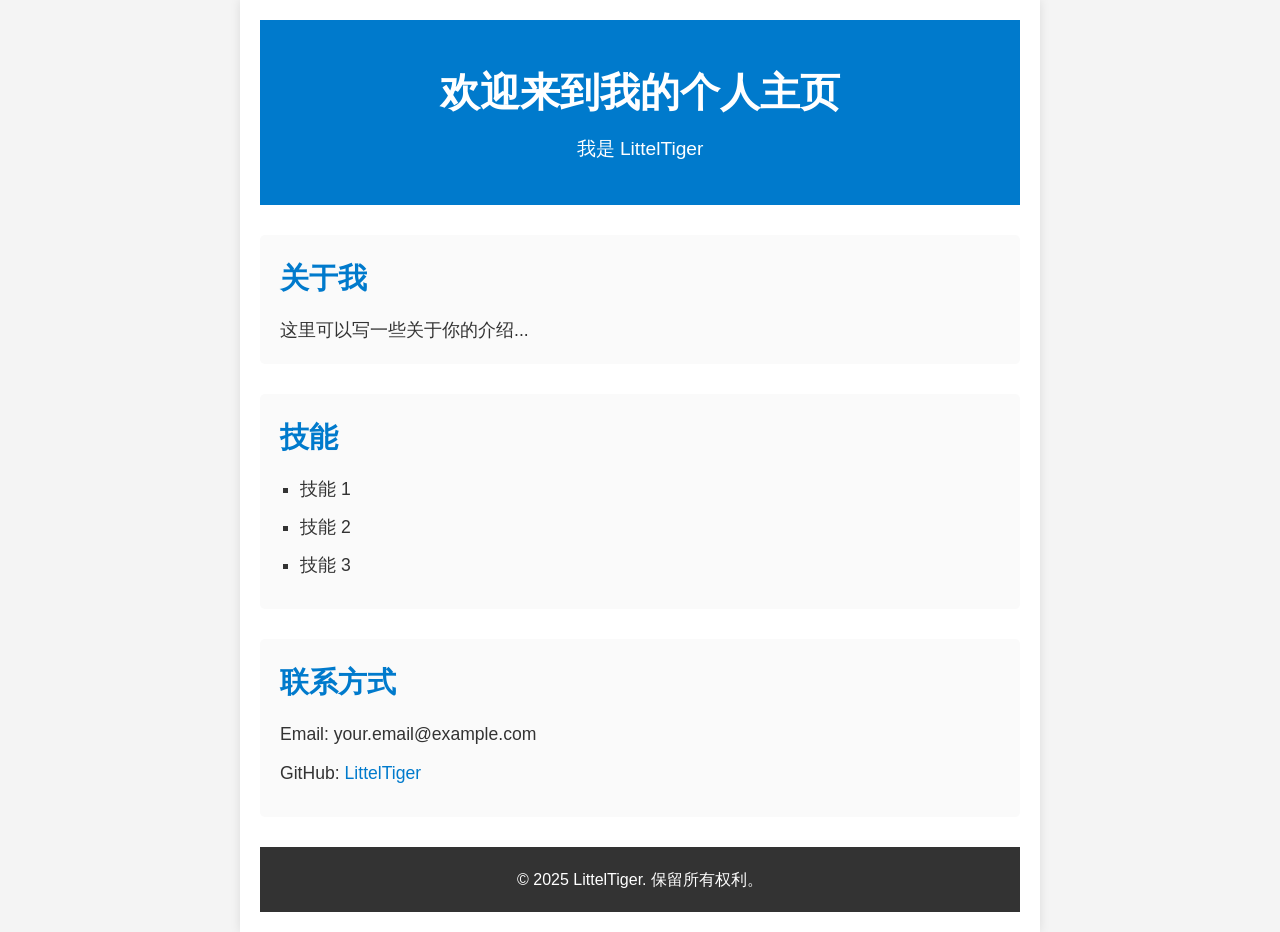
==== index.html @ ac83e7ef "Add personal homepage for GitHub Pages" ====
<!DOCTYPE html>
<html lang="zh-CN">
<head>
    <meta charset="UTF-8">
    <meta name="viewport" content="width=device-width, initial-scale=1.0">
    <title>LittelTiger 的个人主页</title>
    <link rel="stylesheet" href="styles.css">
</head>
<body>
    <div class="container">
        <header class="header">
            <h1>欢迎来到我的个人主页</h1>
            <p>我是 LittelTiger</p>
        </header>
        
        <section class="about">
            <h2>关于我</h2>
            <p>这里可以写一些关于你的介绍...</p>
        </section>
        
        <section class="skills">
            <h2>技能</h2>
            <ul>
                <li>技能 1</li>
                <li>技能 2</li>
                <li>技能 3</li>
            </ul>
        </section>
        
        <section class="contact">
            <h2>联系方式</h2>
            <p>Email: your.email@example.com</p>
            <p>GitHub: <a href="https://github.com/LittelTiger">LittelTiger</a></p>
        </section>
        
        <footer class="footer">
            <p>&copy; 2025 LittelTiger. 保留所有权利。</p>
        </footer>
    </div>
</body>
</html>
---- styles.css ----
/* 全局样式 */
* {
    margin: 0;
    padding: 0;
    box-sizing: border-box;
}

body {
    font-family: 'Arial', sans-serif;
    line-height: 1.6;
    color: #333;
    background-color: #f4f4f4;
}

.container {
    max-width: 800px;
    margin: 0 auto;
    padding: 20px;
    background-color: #fff;
    box-shadow: 0 0 10px rgba(0, 0, 0, 0.1);
}

/* 头部样式 */
.header {
    text-align: center;
    padding: 40px 20px;
    background-color: #007acc;
    color: white;
    margin-bottom: 30px;
}

.header h1 {
    font-size: 2.5em;
    margin-bottom: 10px;
}

.header p {
    font-size: 1.2em;
}

/* 内容区域样式 */
section {
    margin-bottom: 30px;
    padding: 20px;
    border-radius: 5px;
    background-color: #fafafa;
}

h2 {
    color: #007acc;
    margin-bottom: 15px;
    font-size: 1.8em;
}

.about p {
    font-size: 1.1em;
    text-align: justify;
}

.skills ul {
    list-style-type: square;
    margin-left: 20px;
}

.skills li {
    margin-bottom: 10px;
    font-size: 1.1em;
}

.contact p {
    margin-bottom: 10px;
    font-size: 1.1em;
}

.contact a {
    color: #007acc;
    text-decoration: none;
}

.contact a:hover {
    text-decoration: underline;
}

/* 底部样式 */
.footer {
    text-align: center;
    padding: 20px;
    background-color: #333;
    color: white;
    margin-top: 30px;
}

/* 响应式设计 */
@media (max-width: 600px) {
    .container {
        padding: 10px;
    }
    
    .header h1 {
        font-size: 2em;
    }
    
    h2 {
        font-size: 1.5em;
    }
}
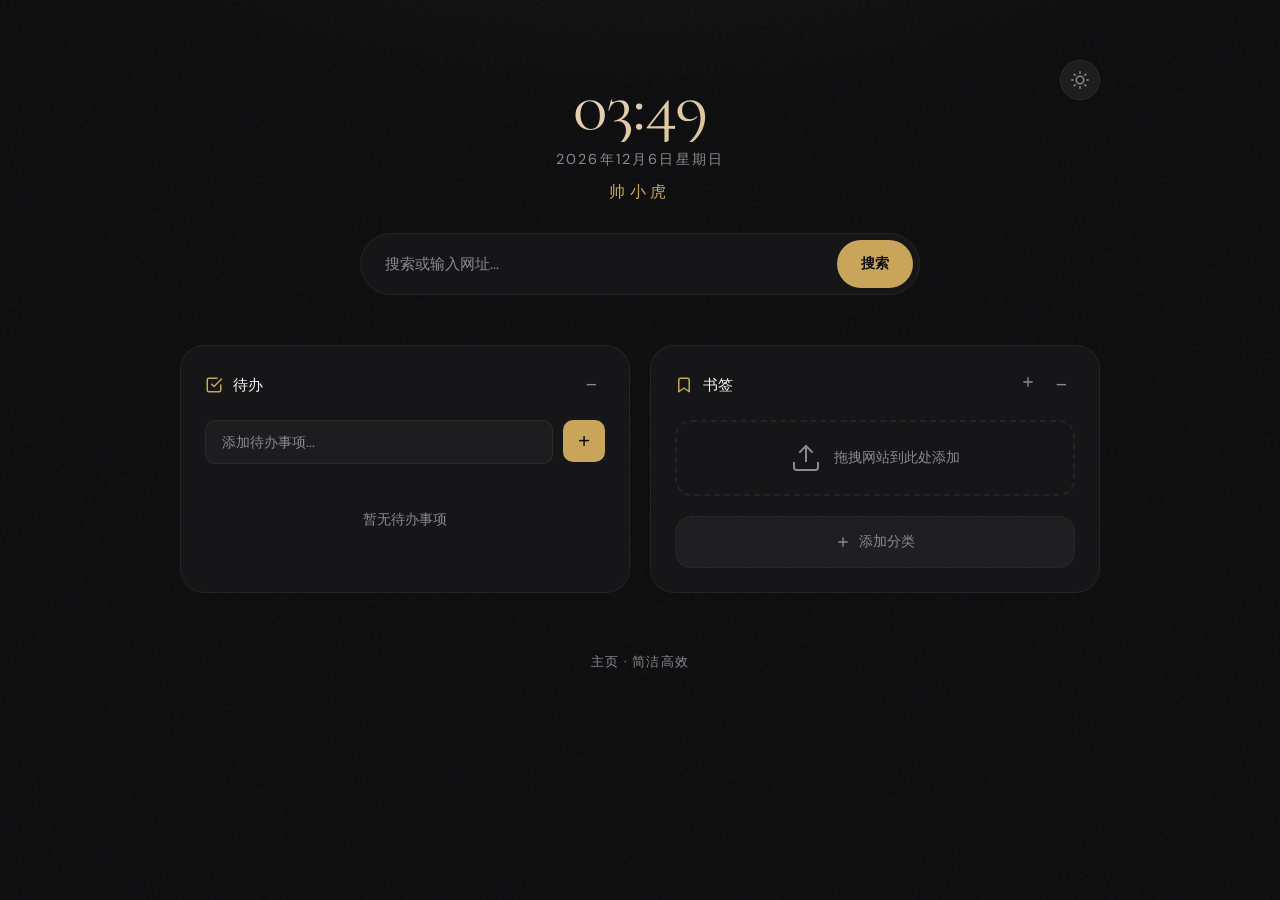
==== commit d8f7a298: "Transform into feature-rich browser start page - Add bookmark categories with drag-to-add support - " ====
--- a/index.html
+++ b/index.html
@@ -3,39 +3,143 @@
 <head>
     <meta charset="UTF-8">
     <meta name="viewport" content="width=device-width, initial-scale=1.0">
-    <title>LittelTiger 的个人主页</title>
+    <title>主页</title>
     <link rel="stylesheet" href="styles.css">
 </head>
 <body>
     <div class="container">
         <header class="header">
-            <h1>欢迎来到我的个人主页</h1>
-            <p>我是 LittelTiger</p>
+            <button id="theme-btn" class="theme-btn" title="切换主题">
+                <svg viewBox="0 0 24 24" fill="none" stroke="currentColor" stroke-width="2" stroke-linecap="round" stroke-linejoin="round">
+                    <circle cx="12" cy="12" r="5"/>
+                    <path d="M12 1v2M12 21v2M4.22 4.22l1.42 1.42M18.36 18.36l1.42 1.42M1 12h2M21 12h2M4.22 19.78l1.42-1.42M18.36 5.64l1.42-1.42"/>
+                </svg>
+            </button>
+            <div class="header__time" id="clock">00:00</div>
+            <div class="header__date" id="date">加载中...</div>
+            <div class="header__name">帅小虎</div>
+            <div class="search">
+                <form id="search-form" class="search__form">
+                    <input type="text" id="search-input" class="search__input" placeholder="搜索或输入网址..." autocomplete="off">
+                    <button type="submit" class="search__btn">搜索</button>
+                </form>
+            </div>
         </header>
-        
-        <section class="about">
-            <h2>关于我</h2>
-            <p>这里可以写一些关于你的介绍...</p>
-        </section>
-        
-        <section class="skills">
-            <h2>技能</h2>
-            <ul>
-                <li>技能 1</li>
-                <li>技能 2</li>
-                <li>技能 3</li>
-            </ul>
-        </section>
-        
-        <section class="contact">
-            <h2>联系方式</h2>
-            <p>Email: your.email@example.com</p>
-            <p>GitHub: <a href="https://github.com/LittelTiger">LittelTiger</a></p>
-        </section>
-        
+
+        <main class="main">
+            <!-- 待办事项 -->
+            <section class="widget widget-todo">
+                <div class="widget-header">
+                    <h3 class="widget-title">
+                        <svg viewBox="0 0 24 24" fill="none" stroke="currentColor" stroke-width="2" stroke-linecap="round" stroke-linejoin="round">
+                            <path d="M9 11l3 3L22 4"/>
+                            <path d="M21 12v7a2 2 0 0 1-2 2H5a2 2 0 0 1-2-2V5a2 2 0 0 1 2-2h11"/>
+                        </svg>
+                        待办
+                    </h3>
+                    <button id="todo-toggle" class="widget-toggle" title="折叠">−</button>
+                </div>
+                <div class="todo-content" id="todo-content">
+                    <form id="todo-form" class="todo-form">
+                        <input type="text" id="todo-input" placeholder="添加待办事项..." autocomplete="off">
+                        <button type="submit" class="todo-add-btn">+</button>
+                    </form>
+                    <ul id="todo-list" class="todo-list"></ul>
+                </div>
+            </section>
+
+            <!-- 书签分类 -->
+            <section class="widget widget-bookmarks">
+                <div class="widget-header">
+                    <h3 class="widget-title">
+                        <svg viewBox="0 0 24 24" fill="none" stroke="currentColor" stroke-width="2" stroke-linecap="round" stroke-linejoin="round">
+                            <path d="M19 21l-7-5-7 5V5a2 2 0 0 1 2-2h10a2 2 0 0 1 2 2z"/>
+                        </svg>
+                        书签
+                    </h3>
+                    <div class="widget-actions">
+                        <button id="add-category-btn" class="widget-action-btn" title="添加分类">
+                            <svg viewBox="0 0 24 24" fill="none" stroke="currentColor" stroke-width="2">
+                                <path d="M12 5v14M5 12h14"/>
+                            </svg>
+                        </button>
+                        <button id="bookmarks-toggle" class="widget-toggle" title="折叠">−</button>
+                    </div>
+                </div>
+                <div id="drop-zone" class="drop-zone">
+                    <div class="drop-zone__inner" id="drop-zone-inner">
+                        <div class="drop-zone__icon">
+                            <svg viewBox="0 0 24 24" fill="none" stroke="currentColor" stroke-width="1.5">
+                                <path d="M21 15v4a2 2 0 0 1-2 2H5a2 2 0 0 1-2-2v-4"/>
+                                <polyline points="17 8 12 3 7 8"/>
+                                <line x1="12" y1="3" x2="12" y2="15"/>
+                            </svg>
+                        </div>
+                        <p class="drop-zone__text">拖拽网站到此处添加</p>
+                    </div>
+                </div>
+                <div id="categories-container" class="categories-container"></div>
+            </section>
+        </main>
+
         <footer class="footer">
-            <p>&copy; 2025 LittelTiger. 保留所有权利。</p>
+            <p>主页 · 简洁高效</p>
         </footer>
     </div>
+
+    <!-- 添加分类弹窗 -->
+    <div id="category-modal" class="modal">
+        <div class="modal-content">
+            <div class="modal-header">
+                <h3 id="category-modal-title">添加分类</h3>
+                <button class="modal-close">&times;</button>
+            </div>
+            <form id="category-form">
+                <div class="form-group">
+                    <label>分类名称</label>
+                    <input type="text" id="category-name" placeholder="例如：社交媒体" required>
+                </div>
+                <div class="form-group">
+                    <label>分类图标（可选）</label>
+                    <input type="text" id="category-icon" placeholder="输入 emoji 或颜色代码">
+                </div>
+                <input type="hidden" id="edit-category-index">
+                <button type="submit" class="form-submit">保存</button>
+            </form>
+        </div>
+    </div>
+
+    <!-- 添加书签弹窗 -->
+    <div id="bookmark-modal" class="modal">
+        <div class="modal-content">
+            <div class="modal-header">
+                <h3 id="bookmark-modal-title">添加网站</h3>
+                <button class="modal-close">&times;</button>
+            </div>
+            <form id="bookmark-form">
+                <div class="form-group">
+                    <label>网站名称</label>
+                    <input type="text" id="site-name" placeholder="例如：GitHub" required>
+                </div>
+                <div class="form-group">
+                    <label>网址</label>
+                    <input type="url" id="site-url" placeholder="https://github.com" required>
+                </div>
+                <div class="form-group">
+                    <label>图标地址（可选）</label>
+                    <input type="url" id="site-icon" placeholder="https://...">
+                </div>
+                <div class="form-group">
+                    <label>所属分类</label>
+                    <select id="site-category" class="form-select"></select>
+                </div>
+                <input type="hidden" id="edit-bookmark-index">
+                <input type="hidden" id="edit-bookmark-category">
+                <button type="submit" class="form-submit">保存</button>
+            </form>
+        </div>
+    </div>
+
+    <script src="script.js"></script>
 </body>
 </html>
--- a/styles.css
+++ b/styles.css
@@ -1,106 +1,876 @@
-/* 全局样式 */
-* {
+/* === 字体 === */
+@import url('https://fonts.googleapis.com/css2?family=Cormorant+Garamond:wght@400;500&family=DM+Sans:wght@400;500;600&display=swap');
+
+/* === 变量 === */
+:root {
+    --bg-deep: #0d0d0f;
+    --bg-card: #161618;
+    --bg-card-hover: #1c1c1f;
+    --text-primary: #f5f5f7;
+    --text-secondary: #8a8a8e;
+    --accent: #c9a55c;
+    --accent-glow: rgba(201, 165, 92, 0.15);
+    --border: rgba(255,255,255,0.06);
+    --radius-lg: 24px;
+    --radius-md: 16px;
+    --radius-sm: 10px;
+}
+
+/* 浅色主题 */
+body.light {
+    --bg-deep: #f5f5f7;
+    --bg-card: #ffffff;
+    --bg-card-hover: #f0f0f2;
+    --text-primary: #1a1a1a;
+    --text-secondary: #6a6a6e;
+    --accent: #b8944c;
+    --accent-glow: rgba(185, 148, 76, 0.12);
+    --border: rgba(0,0,0,0.08);
+}
+
+/* === 重置 === */
+*, *::before, *::after {
     margin: 0;
     padding: 0;
     box-sizing: border-box;
 }
 
 body {
-    font-family: 'Arial', sans-serif;
-    line-height: 1.6;
-    color: #333;
-    background-color: #f4f4f4;
+    font-family: 'DM Sans', system-ui, sans-serif;
+    background: var(--bg-deep);
+    color: var(--text-primary);
+    min-height: 100vh;
+    overflow-x: hidden;
+}
+
+body::before {
+    content: '';
+    position: fixed;
+    inset: 0;
+    background-image:
+        radial-gradient(ellipse 80% 50% at 50% -20%, rgba(201, 165, 92, 0.08) 0%, transparent 60%),
+        url("data:image/svg+xml,%3Csvg viewBox='0 0 256 256' xmlns='http://www.w3.org/2000/svg'%3E%3Cfilter id='n'%3E%3CfeTurbulence type='fractalNoise' baseFrequency='0.9' numOctaves='4' stitchTiles='stitch'/%3E%3C/filter%3E%3Crect width='100%25' height='100%25' filter='url(%23n)' opacity='0.03'/%3E%3C/svg%3E");
+    pointer-events: none;
+    z-index: -1;
 }
 
 .container {
-    max-width: 800px;
+    max-width: 1000px;
     margin: 0 auto;
-    padding: 20px;
-    background-color: #fff;
-    box-shadow: 0 0 10px rgba(0, 0, 0, 0.1);
-}
-
-/* 头部样式 */
+    padding: 40px 40px 60px;
+}
+
+/* === 头部 === */
 .header {
     text-align: center;
-    padding: 40px 20px;
-    background-color: #007acc;
-    color: white;
+    padding: 30px 0 30px;
+    position: relative;
+}
+
+.theme-btn {
+    position: absolute;
+    top: 20px;
+    right: 0;
+    background: rgba(255,255,255,0.06);
+    border: 1px solid var(--border);
+    border-radius: 50%;
+    width: 40px;
+    height: 40px;
+    cursor: pointer;
+    display: flex;
+    align-items: center;
+    justify-content: center;
+    color: var(--text-secondary);
+    transition: all 0.3s;
+}
+
+.theme-btn:hover {
+    color: var(--accent);
+    border-color: var(--accent);
+}
+
+.theme-btn svg {
+    width: 18px;
+    height: 18px;
+}
+
+.header__time {
+    font-family: 'Cormorant Garamond', Georgia, serif;
+    font-size: 4.5rem;
+    font-weight: 400;
+    letter-spacing: -0.02em;
+    line-height: 1;
+    margin-bottom: 8px;
+    background: linear-gradient(135deg, var(--text-primary) 0%, var(--accent) 100%);
+    -webkit-background-clip: text;
+    -webkit-text-fill-color: transparent;
+    background-clip: text;
+    animation: fadeUp 0.8s ease-out;
+}
+
+.header__date {
+    font-size: 0.9rem;
+    color: var(--text-secondary);
+    letter-spacing: 0.15em;
+    margin-bottom: 12px;
+    animation: fadeUp 0.8s ease-out 0.1s both;
+}
+
+.header__name {
+    font-size: 1rem;
+    color: var(--accent);
+    letter-spacing: 0.3em;
     margin-bottom: 30px;
-}
-
-.header h1 {
-    font-size: 2.5em;
-    margin-bottom: 10px;
-}
-
-.header p {
-    font-size: 1.2em;
-}
-
-/* 内容区域样式 */
-section {
-    margin-bottom: 30px;
+    animation: fadeUp 0.8s ease-out 0.15s both;
+}
+
+.search {
+    max-width: 560px;
+    margin: 0 auto;
+    animation: fadeUp 0.8s ease-out 0.2s both;
+}
+
+.search__form {
+    display: flex;
+    background: var(--bg-card);
+    border: 1px solid var(--border);
+    border-radius: 50px;
+    padding: 6px 6px 6px 24px;
+    transition: all 0.3s cubic-bezier(0.4, 0, 0.2, 1);
+}
+
+.search__form:focus-within {
+    border-color: var(--accent);
+    box-shadow: 0 0 0 4px var(--accent-glow), 0 8px 32px rgba(0,0,0,0.3);
+}
+
+.search__input {
+    flex: 1;
+    border: none;
+    background: transparent;
+    padding: 14px 0;
+    font-size: 0.95rem;
+    color: var(--text-primary);
+    outline: none;
+    font-family: inherit;
+}
+
+.search__input::placeholder {
+    color: var(--text-secondary);
+}
+
+.search__btn {
+    background: var(--accent);
+    border: none;
+    padding: 12px 24px;
+    border-radius: 50px;
+    color: var(--bg-deep);
+    font-size: 0.85rem;
+    font-weight: 600;
+    cursor: pointer;
+    transition: all 0.3s;
+    font-family: inherit;
+}
+
+.search__btn:hover {
+    filter: brightness(1.1);
+    transform: scale(1.02);
+}
+
+/* === 主内容区 === */
+.main {
+    display: grid;
+    grid-template-columns: 1fr 1fr;
+    gap: 20px;
+    padding: 20px 0;
+}
+
+/* === 通用组件卡片 === */
+.widget {
+    background: var(--bg-card);
+    border: 1px solid var(--border);
+    border-radius: var(--radius-lg);
+    padding: 24px;
+    animation: fadeUp 0.6s ease-out 0.25s both;
+}
+
+.widget-header {
+    display: flex;
+    justify-content: space-between;
+    align-items: center;
+    margin-bottom: 20px;
+}
+
+.widget-title {
+    display: flex;
+    align-items: center;
+    gap: 10px;
+    font-size: 0.95rem;
+    font-weight: 500;
+    color: var(--text-primary);
+}
+
+.widget-title svg {
+    width: 18px;
+    height: 18px;
+    color: var(--accent);
+}
+
+.widget-actions {
+    display: flex;
+    gap: 8px;
+}
+
+.widget-action-btn {
+    background: none;
+    border: none;
+    color: var(--text-secondary);
+    cursor: pointer;
+    padding: 4px;
+    display: flex;
+    transition: color 0.2s;
+}
+
+.widget-action-btn:hover {
+    color: var(--accent);
+}
+
+.widget-action-btn svg {
+    width: 16px;
+    height: 16px;
+}
+
+.widget-toggle {
+    background: none;
+    border: none;
+    color: var(--text-secondary);
+    font-size: 1.2rem;
+    cursor: pointer;
+    padding: 4px 8px;
+    transition: color 0.2s;
+}
+
+.widget-toggle:hover {
+    color: var(--text-primary);
+}
+
+/* === 待办事项 === */
+.widget-todo {
+    grid-column: 1;
+}
+
+.todo-content {
+    display: flex;
+    flex-direction: column;
+    gap: 16px;
+}
+
+.todo-content.collapsed {
+    display: none;
+}
+
+.todo-form {
+    display: flex;
+    gap: 10px;
+}
+
+.todo-form input {
+    flex: 1;
+    padding: 12px 16px;
+    border: 1px solid var(--border);
+    border-radius: var(--radius-sm);
+    background: rgba(255,255,255,0.03);
+    color: var(--text-primary);
+    font-size: 0.9rem;
+    font-family: inherit;
+    transition: all 0.2s;
+}
+
+.todo-form input:focus {
+    outline: none;
+    border-color: var(--accent);
+}
+
+.todo-form input::placeholder {
+    color: var(--text-secondary);
+}
+
+.todo-add-btn {
+    width: 42px;
+    height: 42px;
+    background: var(--accent);
+    border: none;
+    border-radius: var(--radius-sm);
+    color: var(--bg-deep);
+    font-size: 1.3rem;
+    cursor: pointer;
+    transition: all 0.2s;
+}
+
+.todo-add-btn:hover {
+    filter: brightness(1.1);
+}
+
+.todo-list {
+    list-style: none;
+    display: flex;
+    flex-direction: column;
+    gap: 8px;
+    max-height: 280px;
+    overflow-y: auto;
+}
+
+.todo-list::-webkit-scrollbar {
+    width: 4px;
+}
+
+.todo-list::-webkit-scrollbar-track {
+    background: transparent;
+}
+
+.todo-list::-webkit-scrollbar-thumb {
+    background: rgba(255,255,255,0.1);
+    border-radius: 2px;
+}
+
+.todo-item {
+    display: flex;
+    align-items: center;
+    gap: 12px;
+    padding: 12px 16px;
+    background: rgba(255,255,255,0.03);
+    border-radius: var(--radius-sm);
+    transition: all 0.2s;
+}
+
+.todo-item:hover {
+    background: rgba(255,255,255,0.06);
+}
+
+.todo-item.done {
+    opacity: 0.5;
+}
+
+.todo-item.done .todo-item__text {
+    text-decoration: line-through;
+}
+
+.todo-checkbox {
+    width: 20px;
+    height: 20px;
+    border: 2px solid var(--border);
+    border-radius: 50%;
+    cursor: pointer;
+    display: flex;
+    align-items: center;
+    justify-content: center;
+    transition: all 0.2s;
+    flex-shrink: 0;
+}
+
+.todo-checkbox:hover {
+    border-color: var(--accent);
+}
+
+.todo-checkbox.checked {
+    background: var(--accent);
+    border-color: var(--accent);
+}
+
+.todo-checkbox.checked svg {
+    display: block;
+}
+
+.todo-checkbox svg {
+    display: none;
+    width: 12px;
+    height: 12px;
+    color: var(--bg-deep);
+}
+
+.todo-item__text {
+    flex: 1;
+    font-size: 0.9rem;
+    color: var(--text-primary);
+}
+
+.todo-item__delete {
+    background: none;
+    border: none;
+    color: var(--text-secondary);
+    cursor: pointer;
+    padding: 4px;
+    font-size: 1rem;
+    opacity: 0;
+    transition: all 0.2s;
+}
+
+.todo-item:hover .todo-item__delete {
+    opacity: 1;
+}
+
+.todo-item__delete:hover {
+    color: #dc5050;
+}
+
+.todo-empty {
+    text-align: center;
+    color: var(--text-secondary);
+    padding: 30px;
+    font-size: 0.9rem;
+}
+
+/* === 书签组件 === */
+.widget-bookmarks {
+    grid-column: 2;
+}
+
+.bookmark-content.collapsed {
+    display: none;
+}
+
+.drop-zone {
+    border: 2px dashed var(--border);
+    border-radius: var(--radius-md);
+    margin-bottom: 20px;
+    transition: all 0.3s;
+}
+
+.drop-zone.drag-over {
+    border-color: var(--accent);
+    background: var(--accent-glow);
+}
+
+.drop-zone__inner {
     padding: 20px;
-    border-radius: 5px;
-    background-color: #fafafa;
-}
-
-h2 {
-    color: #007acc;
-    margin-bottom: 15px;
-    font-size: 1.8em;
-}
-
-.about p {
-    font-size: 1.1em;
-    text-align: justify;
-}
-
-.skills ul {
-    list-style-type: square;
-    margin-left: 20px;
-}
-
-.skills li {
-    margin-bottom: 10px;
-    font-size: 1.1em;
-}
-
-.contact p {
-    margin-bottom: 10px;
-    font-size: 1.1em;
-}
-
-.contact a {
-    color: #007acc;
+    display: flex;
+    align-items: center;
+    justify-content: center;
+    gap: 12px;
+}
+
+.drop-zone__icon {
+    width: 32px;
+    height: 32px;
+    color: var(--text-secondary);
+}
+
+.drop-zone__icon svg {
+    width: 100%;
+    height: 100%;
+}
+
+.drop-zone__text {
+    color: var(--text-secondary);
+    font-size: 0.85rem;
+}
+
+.categories-container {
+    display: flex;
+    flex-direction: column;
+    gap: 16px;
+    max-height: 400px;
+    overflow-y: auto;
+}
+
+.category {
+    background: rgba(255,255,255,0.03);
+    border-radius: var(--radius-md);
+    overflow: hidden;
+}
+
+.category-header {
+    display: flex;
+    align-items: center;
+    justify-content: space-between;
+    padding: 12px 16px;
+    cursor: pointer;
+    transition: background 0.2s;
+}
+
+.category-header:hover {
+    background: rgba(255,255,255,0.03);
+}
+
+.category-title {
+    display: flex;
+    align-items: center;
+    gap: 10px;
+    font-size: 0.9rem;
+    font-weight: 500;
+}
+
+.category-icon {
+    font-size: 1.1rem;
+}
+
+.category-count {
+    font-size: 0.8rem;
+    color: var(--text-secondary);
+    background: rgba(255,255,255,0.06);
+    padding: 2px 8px;
+    border-radius: 10px;
+}
+
+.category-actions {
+    display: flex;
+    gap: 8px;
+    opacity: 0;
+    transition: opacity 0.2s;
+}
+
+.category-header:hover .category-actions {
+    opacity: 1;
+}
+
+.category-actions button {
+    background: none;
+    border: none;
+    color: var(--text-secondary);
+    cursor: pointer;
+    padding: 4px;
+    font-size: 0.85rem;
+    transition: color 0.2s;
+}
+
+.category-actions button:hover {
+    color: var(--accent);
+}
+
+.category-books {
+    display: none;
+    padding: 0 16px 16px;
+}
+
+.category-books.expanded {
+    display: block;
+}
+
+.bookmarks-grid {
+    display: grid;
+    grid-template-columns: repeat(auto-fill, minmax(130px, 1fr));
+    gap: 12px;
+}
+
+.bookmark-card {
+    position: relative;
+    background: rgba(255,255,255,0.04);
+    border: 1px solid var(--border);
+    border-radius: var(--radius-md);
+    padding: 20px 14px 16px;
+    text-align: center;
     text-decoration: none;
-}
-
-.contact a:hover {
-    text-decoration: underline;
-}
-
-/* 底部样式 */
+    color: inherit;
+    transition: all 0.3s cubic-bezier(0.4, 0, 0.2, 1);
+}
+
+.bookmark-card:hover {
+    background: var(--bg-card-hover);
+    border-color: rgba(201, 165, 92, 0.3);
+    transform: translateY(-2px);
+}
+
+.bookmark-card__icon {
+    width: 44px;
+    height: 44px;
+    margin: 0 auto 12px;
+    border-radius: 10px;
+    background: rgba(255,255,255,0.06);
+    display: flex;
+    align-items: center;
+    justify-content: center;
+    font-size: 1.1rem;
+    font-weight: 500;
+    color: var(--accent);
+    overflow: hidden;
+}
+
+.bookmark-card__icon img {
+    width: 100%;
+    height: 100%;
+    object-fit: cover;
+}
+
+.bookmark-card__name {
+    font-size: 0.85rem;
+    font-weight: 500;
+    white-space: nowrap;
+    overflow: hidden;
+    text-overflow: ellipsis;
+}
+
+.bookmark-card__actions {
+    position: absolute;
+    top: 6px;
+    right: 6px;
+    display: none;
+    gap: 4px;
+}
+
+.bookmark-card:hover .bookmark-card__actions {
+    display: flex;
+}
+
+.bookmark-card__actions button {
+    width: 22px;
+    height: 22px;
+    border: none;
+    border-radius: 50%;
+    cursor: pointer;
+    font-size: 11px;
+    display: flex;
+    align-items: center;
+    justify-content: center;
+}
+
+.btn-edit {
+    background: rgba(201, 165, 92, 0.2);
+    color: var(--accent);
+}
+
+.btn-edit:hover {
+    background: var(--accent);
+    color: var(--bg-deep);
+}
+
+.btn-delete {
+    background: rgba(220, 80, 80, 0.2);
+    color: #dc5050;
+}
+
+.btn-delete:hover {
+    background: #dc5050;
+    color: #fff;
+}
+
+.category-add-btn {
+    background: rgba(255,255,255,0.04);
+    border: 1px dashed var(--border);
+    border-radius: var(--radius-md);
+    padding: 16px;
+    color: var(--text-secondary);
+    font-size: 0.85rem;
+    cursor: pointer;
+    width: 100%;
+    display: flex;
+    align-items: center;
+    justify-content: center;
+    gap: 8px;
+    transition: all 0.2s;
+}
+
+.category-add-btn:hover {
+    border-color: var(--accent);
+    color: var(--accent);
+}
+
+.category-add-btn svg {
+    width: 16px;
+    height: 16px;
+}
+
+/* === 弹窗 === */
+.modal {
+    position: fixed;
+    inset: 0;
+    background: rgba(0,0,0,0.8);
+    backdrop-filter: blur(8px);
+    display: none;
+    align-items: center;
+    justify-content: center;
+    z-index: 1000;
+    padding: 20px;
+}
+
+.modal.active {
+    display: flex;
+    animation: fadeIn 0.2s ease-out;
+}
+
+.modal-content {
+    background: var(--bg-card);
+    border: 1px solid var(--border);
+    border-radius: var(--radius-lg);
+    padding: 36px;
+    width: 100%;
+    max-width: 420px;
+    animation: slideUp 0.3s cubic-bezier(0.4, 0, 0.2, 1);
+}
+
+.modal-header {
+    display: flex;
+    justify-content: space-between;
+    align-items: center;
+    margin-bottom: 28px;
+}
+
+.modal-header h3 {
+    font-size: 1.2rem;
+    font-weight: 500;
+    font-family: 'Cormorant Garamond', serif;
+}
+
+.modal-close {
+    background: none;
+    border: none;
+    color: var(--text-secondary);
+    font-size: 1.5rem;
+    cursor: pointer;
+    padding: 4px;
+    line-height: 1;
+    transition: color 0.2s;
+}
+
+.modal-close:hover {
+    color: var(--text-primary);
+}
+
+.form-group {
+    margin-bottom: 18px;
+}
+
+.form-group label {
+    display: block;
+    margin-bottom: 8px;
+    font-size: 0.85rem;
+    color: var(--text-secondary);
+    letter-spacing: 0.05em;
+}
+
+.form-group input, .form-select {
+    width: 100%;
+    padding: 13px 16px;
+    border: 1px solid var(--border);
+    border-radius: var(--radius-sm);
+    background: rgba(255,255,255,0.03);
+    color: var(--text-primary);
+    font-size: 0.9rem;
+    font-family: inherit;
+    transition: all 0.2s;
+}
+
+.form-group input:focus, .form-select:focus {
+    outline: none;
+    border-color: var(--accent);
+    background: rgba(201, 165, 92, 0.03);
+}
+
+.form-group input::placeholder {
+    color: var(--text-secondary);
+}
+
+.form-select {
+    cursor: pointer;
+    appearance: none;
+    background-image: url("data:image/svg+xml,%3Csvg xmlns='http://www.w3.org/2000/svg' width='12' height='12' viewBox='0 0 24 24' fill='none' stroke='%238a8a8e' stroke-width='2'%3E%3Cpath d='M6 9l6 6 6-6'/%3E%3C/svg%3E");
+    background-repeat: no-repeat;
+    background-position: right 16px center;
+}
+
+.form-select option {
+    background: var(--bg-card);
+    color: var(--text-primary);
+}
+
+.form-submit {
+    width: 100%;
+    padding: 14px;
+    background: var(--accent);
+    border: none;
+    border-radius: var(--radius-sm);
+    color: var(--bg-deep);
+    font-size: 0.9rem;
+    font-weight: 600;
+    cursor: pointer;
+    font-family: inherit;
+    transition: all 0.3s;
+    margin-top: 6px;
+}
+
+.form-submit:hover {
+    filter: brightness(1.08);
+}
+
+/* === 页脚 === */
 .footer {
     text-align: center;
-    padding: 20px;
-    background-color: #333;
-    color: white;
-    margin-top: 30px;
-}
-
-/* 响应式设计 */
-@media (max-width: 600px) {
+    padding: 40px 0 30px;
+    color: var(--text-secondary);
+    font-size: 0.8rem;
+    letter-spacing: 0.1em;
+}
+
+/* === 动画 === */
+@keyframes fadeUp {
+    from { opacity: 0; transform: translateY(20px); }
+    to { opacity: 1; transform: translateY(0); }
+}
+
+@keyframes fadeIn {
+    from { opacity: 0; }
+    to { opacity: 1; }
+}
+
+@keyframes slideUp {
+    from { opacity: 0; transform: translateY(30px) scale(0.96); }
+    to { opacity: 1; transform: translateY(0) scale(1); }
+}
+
+.drop-zone.hidden,
+.categories-container.hidden {
+    display: none;
+}
+
+/* === 响应式 === */
+@media (max-width: 768px) {
+    .main {
+        grid-template-columns: 1fr;
+    }
+
+    .widget-bookmarks {
+        grid-column: 1;
+    }
+
     .container {
-        padding: 10px;
-    }
-    
-    .header h1 {
-        font-size: 2em;
-    }
-    
-    h2 {
-        font-size: 1.5em;
+        padding: 30px 20px 50px;
+    }
+
+    .header__time {
+        font-size: 3.5rem;
+    }
+
+    .search__form {
+        flex-direction: column;
+        border-radius: var(--radius-md);
+        padding: 12px;
+        gap: 10px;
+    }
+
+    .search__input {
+        padding: 12px 8px;
+        text-align: center;
+    }
+
+    .search__btn {
+        border-radius: var(--radius-sm);
+        padding: 12px;
+    }
+
+    .widget {
+        padding: 20px;
+    }
+
+    .bookmarks-grid {
+        grid-template-columns: repeat(auto-fill, minmax(110px, 1fr));
+        gap: 10px;
+    }
+
+    .bookmark-card {
+        padding: 16px 12px 14px;
+    }
+
+    .bookmark-card__icon {
+        width: 40px;
+        height: 40px;
     }
 }
